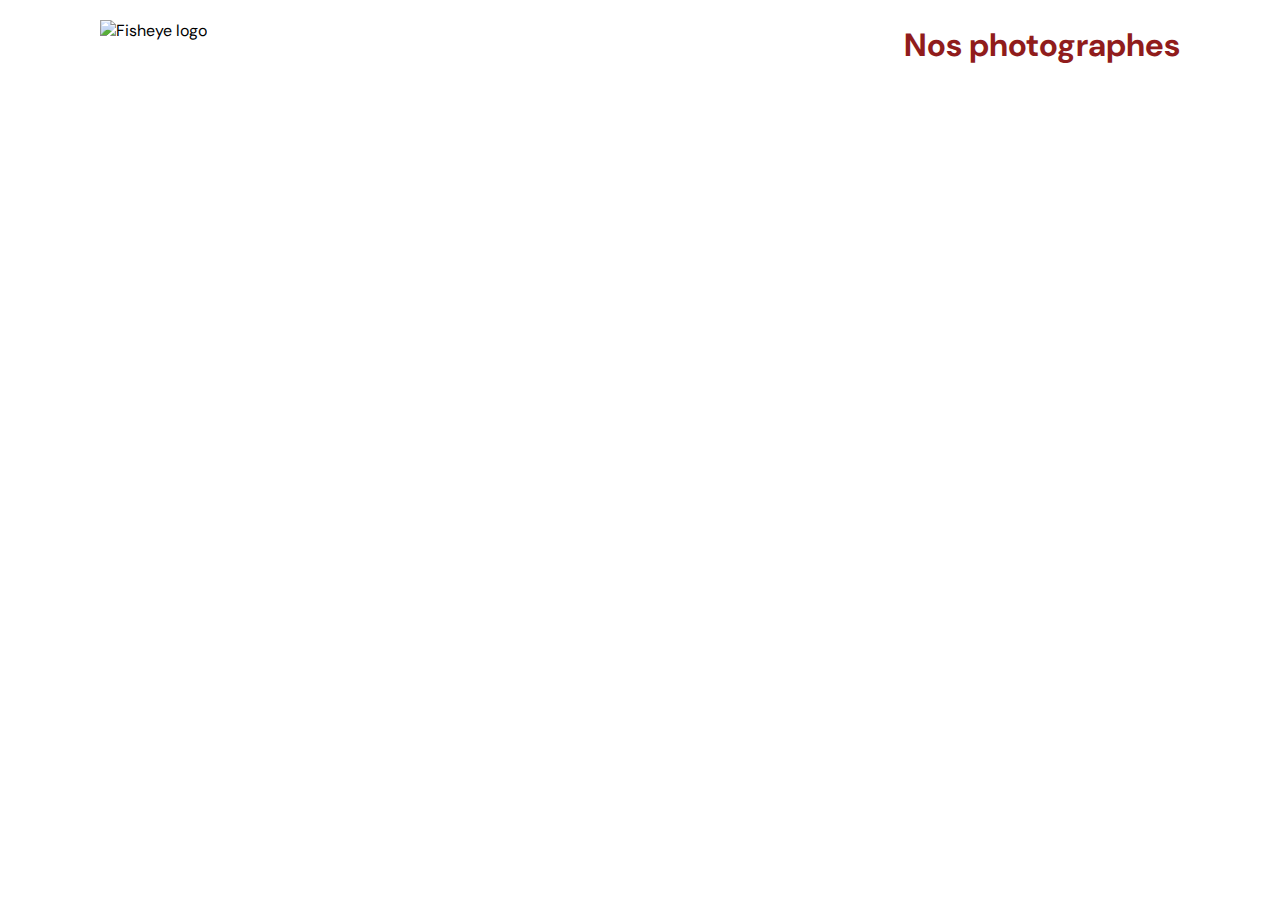
==== index.html @ 1816f5c3 "acessibility update 2" ====
<!DOCTYPE html>
<html lang="fr">
  <head>
    <link href="css/style.css" rel="stylesheet" type="text/css" />
    <meta charset="utf-8">
    <link rel="icon" type="image/png" href="assets/favicon.png">
    <link href="https://fonts.googleapis.com/css?family=DM+Sans&display=swap" rel="stylesheet">
    <title>Fisheye</title>
  </head>
  <body>
    <header>
      <img src="assets/images/logo.png" class="logo" alt="Fisheye logo" />
      <h1>Nos photographes</h1>
    </header>
    <main id="main">
      <section class="photographer_section">
        <h2 class="visually-hidden">Photographers</h2>
      </section>
    </main>
    <script src="scripts/factories/photographer.js"></script>
    <script src="scripts/pages/index.js"></script>
  </body>
</html>
---- css/style.css ----
@import url("photographer.css");

body {
    font-family: "DM Sans", sans-serif;
    margin: 0;
}


header {
    display: flex;
    flex-direction: row;
    justify-content: space-between;
    align-items: center;
    height: 90px;
}

h1 {
    color: #901C1C;
    margin-right: 100px;
}

.logo {
    height: 50px;
    margin-left: 100px;
}
/* hide section title for screen readers*/
.visually-hidden {
    position: absolute;
    clip: rect(0 0 0 0);
    width: 1px;
    height: 1px;
    margin: -1px;
  }

.photographer_section {
    display: grid;
    grid-template-columns: 1fr 1fr 1fr;
    gap: 70px;
    margin-top: 100px;
}

.photographer_section article {
    justify-self: center;
    display: flex;
    justify-content: center;
    align-items: center;
    flex-direction: column;
}

.photographer_section article h2 {
    color: #D3573C;
    font-size: 36px;
    margin:0;
}

.photographer_section article img {
    border-radius: 50%;
    height: 200px;
    width: 200px;
    object-fit:fill;
    overflow: hidden;
}

.location{
    color: #901C1C;
    margin: 0;
}

.price {
    color: #757575;
    margin: 0;
}

.tagline{
    font-weight: 800;
    margin:0;
}
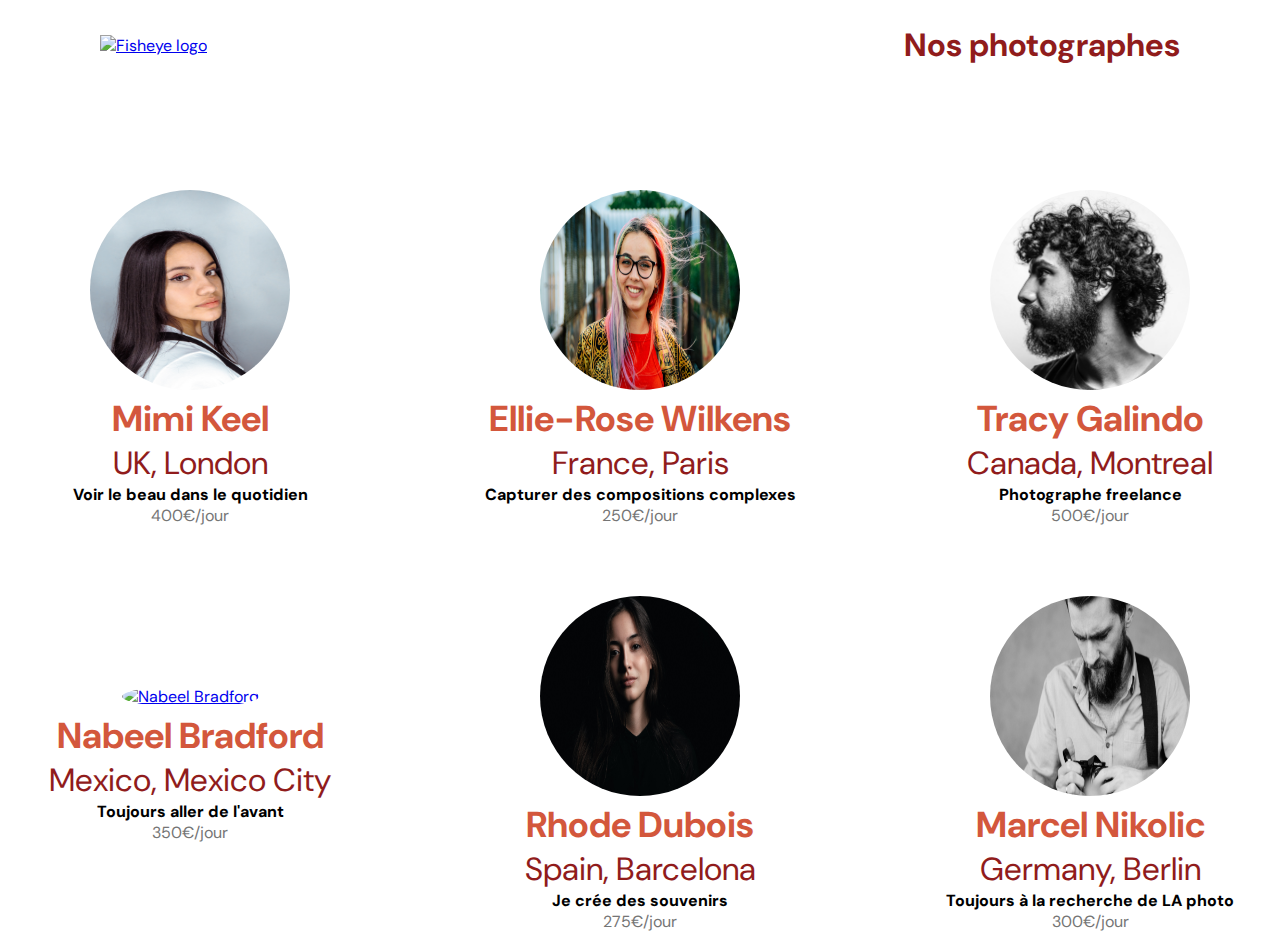
==== commit c9f104af: "accessibilité changes" ====
--- a/index.html
+++ b/index.html
@@ -9,7 +9,9 @@
   </head>
   <body>
     <header>
-      <img src="assets/images/logo.png" class="logo" alt="Fisheye logo" />
+      <a href="./index.html">
+        <img src="assets/images/logo.png" class="logo" alt="Fisheye logo" />
+      </a>
       <h1>Nos photographes</h1>
     </header>
     <main id="main">
--- a/css/style.css
+++ b/css/style.css
@@ -3,7 +3,12 @@
 body {
     font-family: "DM Sans", sans-serif;
     margin: 0;
+ 
 }
+
+body::-webkit-scrollbar {
+    display: none;
+  }
 
 
 header {
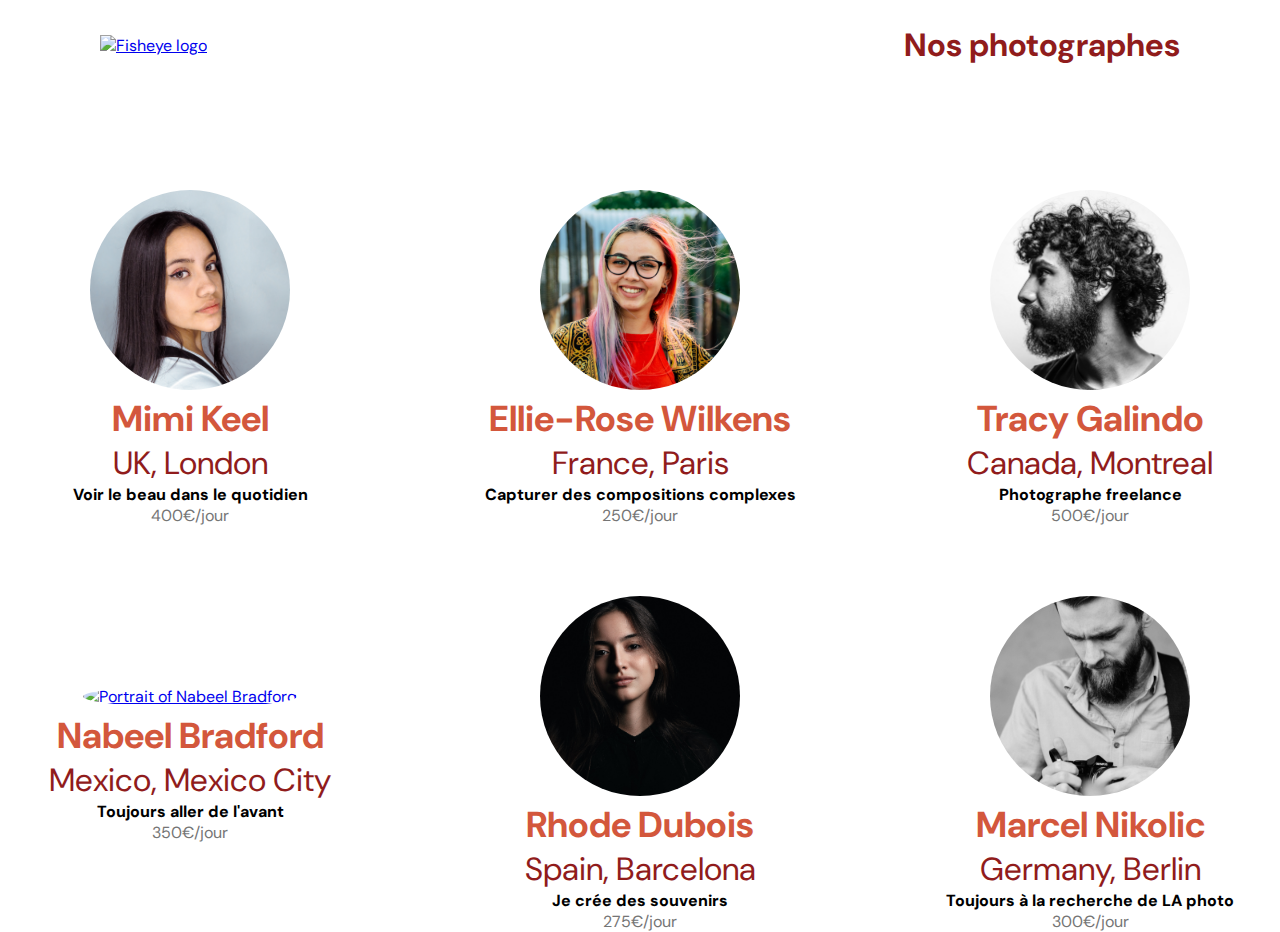
==== commit b624f432: "refactored ES6" ====
--- a/index.html
+++ b/index.html
@@ -10,7 +10,7 @@
   <body>
     <header>
       <a href="./index.html">
-        <img src="assets/images/logo.png" class="logo" alt="Fisheye logo" />
+        <img src="assets/images/logo.png" class="logo" alt="Fisheye logo">
       </a>
       <h1>Nos photographes</h1>
     </header>
@@ -19,7 +19,7 @@
         <h2 class="visually-hidden">Photographers</h2>
       </section>
     </main>
-    <script src="scripts/factories/photographer.js"></script>
-    <script src="scripts/pages/index.js"></script>
+    <script  src="scripts/factories/photographer.js"></script>
+    <script  src="scripts/pages/index.js"></script>
   </body>
 </html>
--- a/css/style.css
+++ b/css/style.css
@@ -62,7 +62,7 @@
     border-radius: 50%;
     height: 200px;
     width: 200px;
-    object-fit:fill;
+    object-fit:cover;
     overflow: hidden;
 }
 
